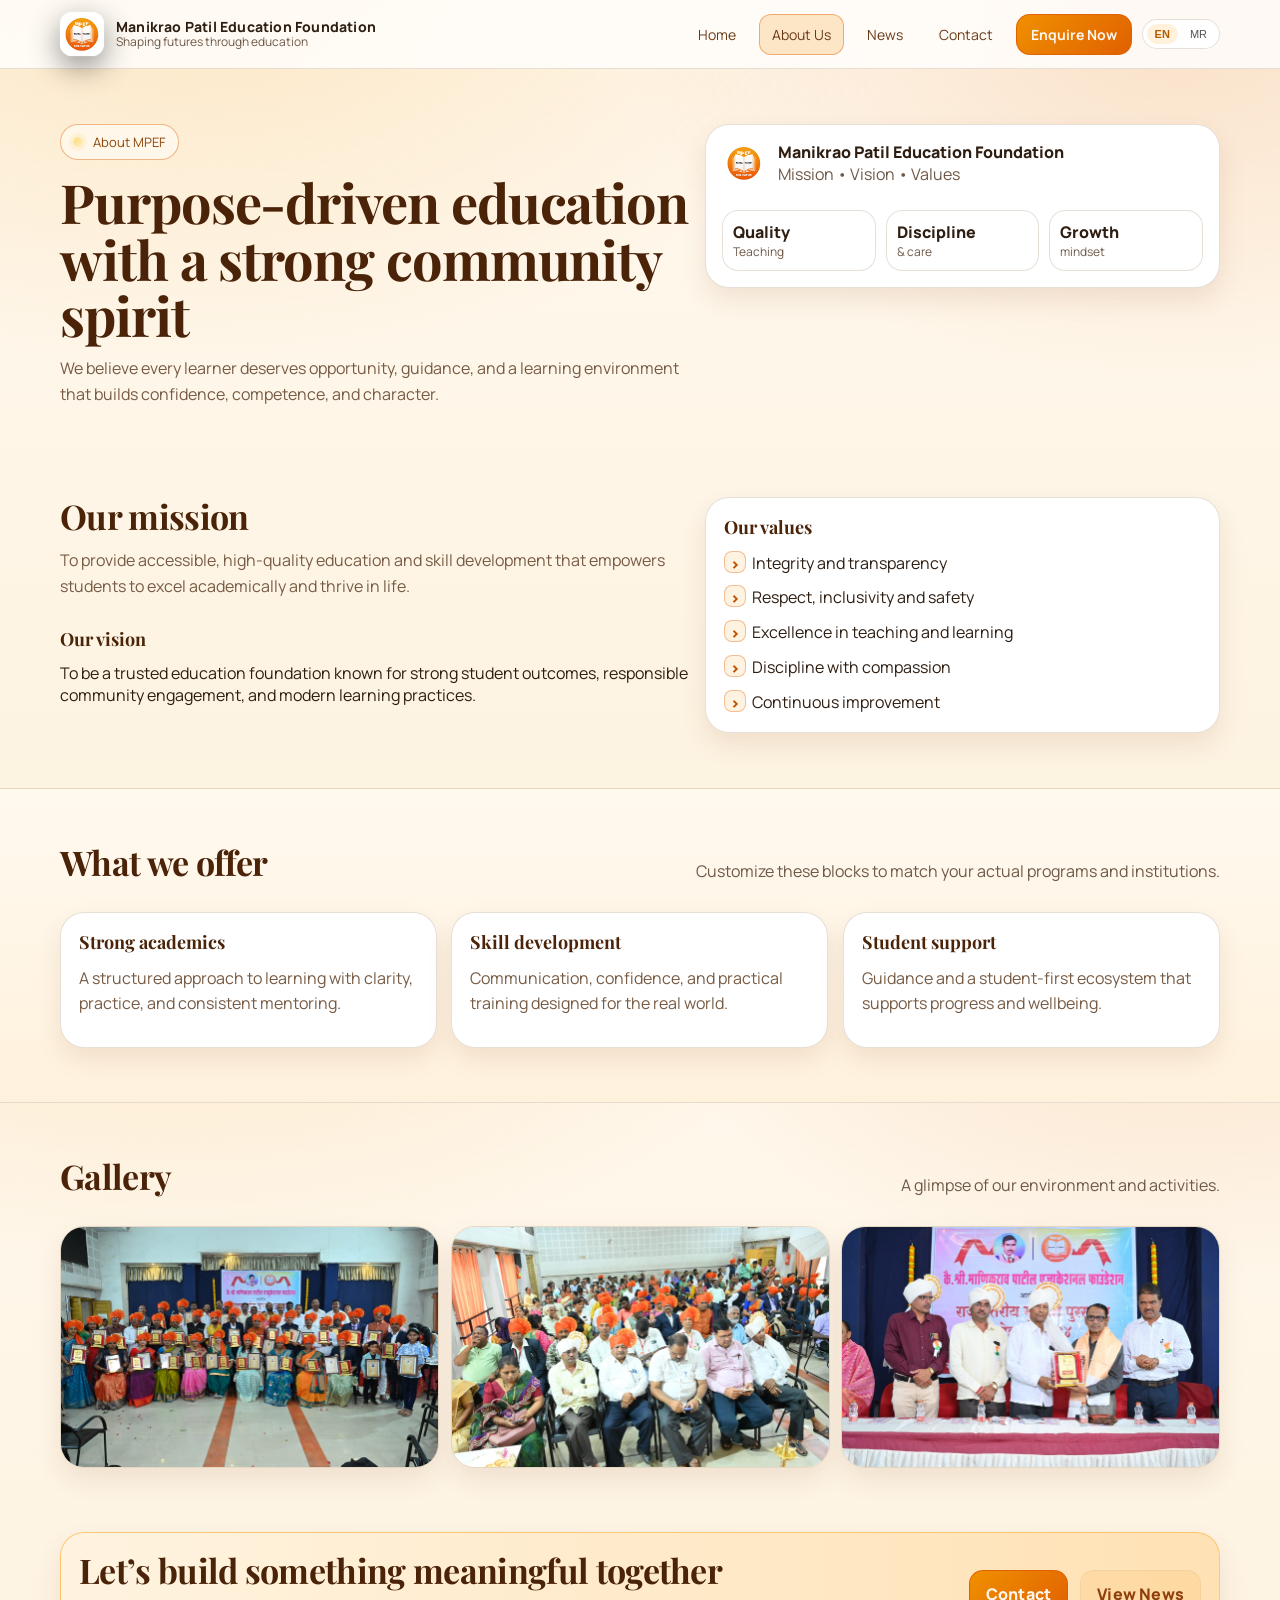
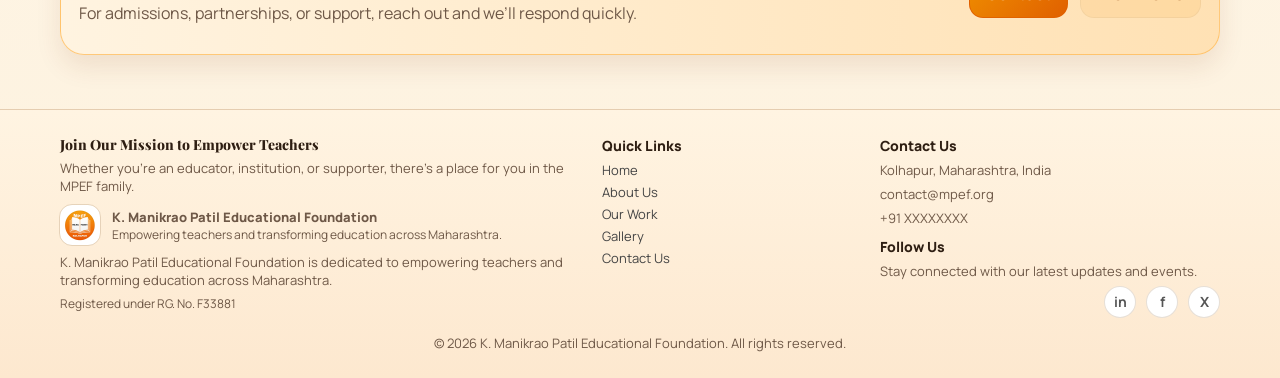
==== about.html @ 835666ed "Initial website version Co-authored-by: Cursor <cursoragent@cursor.com>" ====
<!doctype html>
<html lang="en">
  <head>
    <meta charset="UTF-8" />
    <meta name="viewport" content="width=device-width, initial-scale=1.0" />
    <meta
      name="description"
      content="About Manikrao Patil Education Foundation (MPEF) â€” our mission, vision, values, and commitment to students and community."
    />
    <title>About Us â€¢ Manikrao Patil Education Foundation (MPEF)</title>
    <link rel="preconnect" href="https://fonts.googleapis.com" />
    <link rel="preconnect" href="https://fonts.gstatic.com" crossorigin />
    <link
      href="https://fonts.googleapis.com/css2?family=Manrope:wght@400;500;600;700;800&family=Playfair+Display:wght@600;700;800&display=swap"
      rel="stylesheet"
    />
    <link rel="icon" href="images/logo.jpeg" />
    <link rel="stylesheet" href="assets/styles.css" />
  </head>
  <body>
    <a class="skip-link" href="#main" data-i18n data-en="Skip to content" data-mr="मुख्य मजकुराकडे जा"
      >Skip to content</a
    >

    <header class="site-header">
      <div class="container header-inner">
        <a class="brand" href="index.html" aria-label="MPEF Home">
          <img class="brand-logo" src="images/logo.jpeg" alt="MPEF Logo" />
          <div class="brand-text">
            <div
              class="brand-title"
              data-i18n
              data-en="Manikrao Patil Education Foundation"
              data-mr="माणिकराव पाटील एज्युकेशन फाउंडेशन"
            >
              Manikrao Patil Education Foundation
            </div>
            <div
              class="brand-subtitle"
              data-i18n
              data-en="Shaping futures through education"
              data-mr="शिक्षणातून भविष्य घडवतो"
            >
              Shaping futures through education
            </div>
          </div>
        </a>

        <button
          class="nav-toggle"
          type="button"
          data-nav-toggle
          data-i18n-aria-label
          data-en-aria-label="Open menu"
          data-mr-aria-label="à¤®à¥‡à¤¨à¥‚ à¤‰à¤˜à¤¡à¤¾"
          aria-label="Open menu"
        >
          <span></span><span></span><span></span>
        </button>

        <nav class="site-nav" data-nav>
          <a
            class="nav-link"
            href="index.html"
            data-i18n
            data-en="Home"
            data-mr="मुख्यपृष्ठ"
            >Home</a
          >
          <a
            class="nav-link is-active"
            href="about.html"
            data-i18n
            data-en="About Us"
            data-mr="आमच्याबद्दल"
            >About Us</a
          >
          <a
            class="nav-link"
            href="news.html"
            data-i18n
            data-en="News"
            data-mr="बातम्या"
            >News</a
          >
          <a
            class="nav-link"
            href="index.html#contact"
            data-i18n
            data-en="Contact"
            data-mr="संपर्क"
            >Contact</a
          >
          <a
            class="nav-cta"
            href="index.html#contact"
            data-i18n
            data-en="Enquire Now"
            data-mr="तुरंत चौकशी करा"
            >Enquire Now</a
          >
          <div class="lang-toggle" data-lang-toggle>
            <button type="button" data-lang-btn="en" class="is-active">EN</button>
            <button type="button" data-lang-btn="mr">MR</button>
          </div>
        </nav>
      </div>
    </header>

    <main id="main">
      <section class="page-hero">
        <div class="container page-hero-inner">
          <div>
            <p class="pill" data-i18n data-en="About MPEF" data-mr="MPEF विषयी">
              <span class="dot"></span>
              About MPEF
            </p>
            <h1
              data-i18n
              data-en="Purpose-driven education with a strong community spirit"
              data-mr="समाजभावनेने प्रेरित उद्दिष्टपूर्ण शिक्षण"
            >
              Purpose-driven education with a strong community spirit
            </h1>
            <p
              class="lead"
              data-i18n
              data-en="We believe every learner deserves opportunity, guidance, and a learning environment that builds confidence, competence, and character."
              data-mr="प्रत्येक विद्यार्थ्याला संधी, योग्य मार्गदर्शन आणि आत्मविश्वास, कौशल्य व चांगला स्वभाव घडवणारे शिकण्याचे वातावरण मिळाले पाहिजे, असा आमचा विश्वास आहे."
            >
              We believe every learner deserves opportunity, guidance, and a learning environment
              that builds confidence, competence, and character.
            </p>
          </div>
          <div class="page-hero-card">
            <div class="page-hero-card-top">
              <img src="images/logo.jpeg" alt="MPEF Logo" />
              <div>
                <div
                  class="kicker"
                  data-i18n
                  data-en="Manikrao Patil Education Foundation"
                  data-mr="माणिकराव पाटील एज्युकेशन फाउंडेशन"
                >
                  Manikrao Patil Education Foundation
                </div>
                <div
                  class="muted"
                  data-i18n
                  data-en="Mission • Vision • Values"
                  data-mr="ध्येय • दृष्टिकोन • मूल्ये"
                >
                  Mission • Vision • Values
                </div>
              </div>
            </div>
            <div class="divider"></div>
            <div class="kpi-row">
              <div class="mini-kpi">
                <div class="mini-kpi-value" data-i18n data-en="Quality" data-mr="गुणवत्ता">Quality</div>
                <div class="mini-kpi-label" data-i18n data-en="Teaching" data-mr="अध्यापन">Teaching</div>
              </div>
              <div class="mini-kpi">
                <div class="mini-kpi-value" data-i18n data-en="Discipline" data-mr="शिस्त">Discipline</div>
                <div class="mini-kpi-label" data-i18n data-en="& care" data-mr="आणि काळजी">& care</div>
              </div>
              <div class="mini-kpi">
                <div class="mini-kpi-value" data-i18n data-en="Growth" data-mr="विकास">Growth</div>
                <div class="mini-kpi-label" data-i18n data-en="mindset" data-mr="दृष्टिकोन">mindset</div>
              </div>
            </div>
          </div>
        </div>
      </section>

      <section class="section">
        <div class="container">
          <div class="split">
            <div>
              <h2 data-i18n data-en="Our mission" data-mr="आमचे ध्येय">Our mission</h2>
              <p
                class="lead"
                data-i18n
                data-en="To provide accessible, high-quality education and skill development that empowers students to excel academically and thrive in life."
                data-mr="विद्यार्थ्यांना शैक्षणिकदृष्ट्या उत्कृष्ट कामगिरी करता यावी आणि आयुष्यात प्रगती साधता यावी यासाठी सर्वांना उपलब्ध, उच्च दर्जाचे शिक्षण आणि कौशल्य विकास प्रदान करणे."
              >
                To provide accessible, high-quality education and skill development that empowers
                students to excel academically and thrive in life.
              </p>
              <div class="spacer-16"></div>
              <h3 data-i18n data-en="Our vision" data-mr="आमचा दृष्टिकोन">Our vision</h3>
              <p
                data-i18n
                data-en="To be a trusted education foundation known for strong student outcomes, responsible community engagement, and modern learning practices."
                data-mr="मजबूत विद्यार्थी घडवण्याच्या परिणामांसाठी, जबाबदार समुदाय सहभागासाठी आणि आधुनिक शैक्षणिक पद्धतींसाठी ओळखली जाणारी विश्वासार्ह शैक्षणिक संस्था बनणे."
              >
                To be a trusted education foundation known for strong student outcomes, responsible
                community engagement, and modern learning practices.
              </p>
            </div>

            <div class="card">
              <h3 data-i18n data-en="Our values" data-mr="आमची मूल्ये">Our values</h3>
              <ul class="checklist">
                <li
                  data-i18n
                  data-en="Integrity and transparency"
                  data-mr="प्रामाणिकपणा आणि पारदर्शकता"
                >
                  Integrity and transparency
                </li>
                <li
                  data-i18n
                  data-en="Respect, inclusivity and safety"
                  data-mr="सन्मान, सर्वसमावेशकता आणि सुरक्षितता"
                >
                  Respect, inclusivity and safety
                </li>
                <li
                  data-i18n
                  data-en="Excellence in teaching and learning"
                  data-mr="अध्यापन आणि अध्ययनातील उत्कृष्टता"
                >
                  Excellence in teaching and learning
                </li>
                <li
                  data-i18n
                  data-en="Discipline with compassion"
                  data-mr="समजुतीने राखलेली शिस्त"
                >
                  Discipline with compassion
                </li>
                <li
                  data-i18n
                  data-en="Continuous improvement"
                  data-mr="सतत प्रगतीची बांधिलकी"
                >
                  Continuous improvement
                </li>
              </ul>
            </div>
          </div>
        </div>
      </section>

      <section class="section section-alt">
        <div class="container">
          <div class="section-head">
            <h2 data-i18n data-en="What we offer" data-mr="आमच्या सुविधा">
              What we offer
            </h2>
            <p
              class="muted"
              data-i18n
              data-en="Customize these blocks to match your actual programs and institutions."
              data-mr="येथील माहिती तुमच्या प्रत्यक्ष कार्यक्रम आणि संस्थांच्या तपशीलांनुसार बदला."
            >
              Customize these blocks to match your actual programs and institutions.
            </p>
          </div>

          <div class="grid-3">
            <article class="card">
              <h3 data-i18n data-en="Strong academics" data-mr="भक्कम शैक्षणिक पाया">
                Strong academics
              </h3>
              <p
                data-i18n
                data-en="A structured approach to learning with clarity, practice, and consistent mentoring."
                data-mr="स्वच्छ समज, नियमित सराव आणि सातत्यपूर्ण मार्गदर्शनासह शिकण्याचा नियोजित दृष्टिकोन."
              >
                A structured approach to learning with clarity, practice, and consistent mentoring.
              </p>
            </article>
            <article class="card">
              <h3 data-i18n data-en="Skill development" data-mr="कौशल्य विकास">
                Skill development
              </h3>
              <p
                data-i18n
                data-en="Communication, confidence, and practical training designed for the real world."
                data-mr="संवादकौशल्य, आत्मविश्वास आणि प्रत्यक्ष जीवनातील परिस्थितींवर आधारित प्रशिक्षण."
              >
                Communication, confidence, and practical training designed for the real world.
              </p>
            </article>
            <article class="card">
              <h3 data-i18n data-en="Student support" data-mr="विद्यार्थी समर्थन">
                Student support
              </h3>
              <p
                data-i18n
                data-en="Guidance and a student-first ecosystem that supports progress and wellbeing."
                data-mr="मार्गदर्शन, समुपदेशन आणि विद्यार्थीप्रथम वातावरण जे प्रगती आणि सर्वांगीण कल्याणाला पाठबळ देते."
              >
                Guidance and a student-first ecosystem that supports progress and wellbeing.
              </p>
            </article>
          </div>
        </div>
      </section>

      <section class="section">
        <div class="container">
          <div class="section-head">
            <h2 data-i18n data-en="Gallery" data-mr="गॅलरी">Gallery</h2>
            <p
              class="muted"
              data-i18n
              data-en="A glimpse of our environment and activities."
              data-mr="आमच्या परिसर आणि उपक्रमांची एक झलक."
            >
              A glimpse of our environment and activities.
            </p>
          </div>

          <div class="gallery-grid">
            <figure class="gallery-item">
              <img src="images/1.jpeg" alt="MPEF photo 1" loading="lazy" />
            </figure>
            <figure class="gallery-item">
              <img src="images/2.jpeg" alt="MPEF photo 2" loading="lazy" />
            </figure>
            <figure class="gallery-item">
              <img src="images/3.jpeg" alt="MPEF photo 3" loading="lazy" />
            </figure>
          </div>
        </div>
      </section>

      <section class="section section-cta">
        <div class="container">
          <div class="cta">
            <div>
              <h2
                data-i18n
                data-en="Let’s build something meaningful together"
                data-mr="चला, एकत्र येऊन काहीतरी अर्थपूर्ण घडवूया"
              >
                Letâ€™s build something meaningful together
              </h2>
              <p
                class="muted"
                data-i18n
                data-en="For admissions, partnerships, or support, reach out and we’ll respond quickly."
                data-mr="प्रवेश, भागीदारी किंवा कोणत्याही सहकार्याबाबत आमच्याशी संपर्क साधा; आम्ही लवकरच प्रत्युत्तर देऊ."
              >
                For admissions, partnerships, or support, reach out and weâ€™ll respond quickly.
              </p>
            </div>
            <div class="cta-actions">
              <a
                class="btn btn-primary"
                href="index.html#contact"
                data-i18n
                data-en="Contact"
                data-mr="संपर्क"
                >Contact</a
              >
              <a
                class="btn btn-ghost"
                href="news.html"
                data-i18n
                data-en="View News"
                data-mr="बातम्या पहा"
                >View News</a
              >
            </div>
          </div>
        </div>
      </section>
    </main>

    <footer class="site-footer">
      <div class="container footer-inner">
        <div class="footer-mission">
          <h3
            class="footer-heading"
            data-i18n
            data-en="Join Our Mission to Empower Teachers"
            data-mr="शिक्षक सक्षमीकरणाच्या आमच्या ध्येयात सहभागी व्हा"
          >
            Join Our Mission to Empower Teachers
          </h3>
          <p
            class="footer-text"
            data-i18n
            data-en="Whether you're an educator, institution, or supporter, there's a place for you in the MPEF family."
            data-mr="तुम्ही शिक्षक, संस्था किंवा समर्थक असाल, MPEF परिवारात तुमच्यासाठी नक्की स्थान आहे."
          >
            Whether you're an educator, institution, or supporter, there's a place for you in the
            MPEF family.
          </p>
          <div class="footer-brand" style="margin-top: 10px">
            <img class="footer-logo" src="images/logo.jpeg" alt="MPEF Logo" />
            <div>
              <div
                class="footer-title"
                data-i18n
                data-en="K. Manikrao Patil Educational Foundation"
                data-mr="के. माणिकराव पाटील एज्युकेशनल फाउंडेशन"
              >
                K. Manikrao Patil Educational Foundation
              </div>
              <div
                class="footer-subtitle"
                data-i18n
                data-en="Empowering teachers and transforming education across Maharashtra."
                data-mr="शिक्षकांना सक्षम करून महाराष्ट्रभर शिक्षणात परिवर्तन घडवणे."
              >
                Empowering teachers and transforming education across Maharashtra.
              </div>
            </div>
          </div>
          <p
            class="footer-text"
            style="margin-top: 8px"
            data-i18n
            data-en="K. Manikrao Patil Educational Foundation is dedicated to empowering teachers and transforming education across Maharashtra."
            data-mr="के. माणिकराव पाटील एज्युकेशनल फाउंडेशन शिक्षकांना सक्षम करून महाराष्ट्रभर शिक्षणात परिवर्तन घडवण्यासाठी कटिबद्ध आहे."
          >
            K. Manikrao Patil Educational Foundation is dedicated to empowering teachers and
            transforming education across Maharashtra.
          </p>
          <p
            class="footer-reg"
            data-i18n
            data-en="Registered under RG. No. F33881"
            data-mr="नोंदणी क्रमांक: RG. No. F33881"
          >
            Registered under RG. No. F33881
          </p>
        </div>

        <div class="footer-links">
          <h4 class="footer-heading" data-i18n data-en="Quick Links" data-mr="त्वरित दुवे">Quick Links</h4>
          <ul class="footer-list">
            <li><a href="index.html" data-i18n data-en="Home" data-mr="मुख्यपृष्ठ">Home</a></li>
            <li><a href="about.html" data-i18n data-en="About Us" data-mr="आमच्याबद्दल">About Us</a></li>
            <li><a href="about.html#main" data-i18n data-en="Our Work" data-mr="आमचे कार्य">Our Work</a></li>
            <li><a href="gallery.html" data-i18n data-en="Gallery" data-mr="गॅलरी">Gallery</a></li>
            <li>
              <a href="index.html#contact" data-i18n data-en="Contact Us" data-mr="à¤†à¤®à¤šà¥à¤¯à¤¾à¤¶à¥€ à¤¸à¤‚à¤ªà¤°à¥à¤•">Contact Us</a>
            </li>
          </ul>
        </div>

        <div class="footer-contact">
          <h4 class="footer-heading" data-i18n data-en="Contact Us" data-mr="आमच्याशी संपर्क">Contact Us</h4>
          <p class="footer-text" data-i18n data-en="Kolhapur, Maharashtra, India" data-mr="कोल्हापूर, महाराष्ट्र, भारत">
            Kolhapur, Maharashtra, India
          </p>
          <p class="footer-text">contact@mpef.org</p>
          <p class="footer-text">+91 XXXXXXXX</p>
          <h4 class="footer-heading" style="margin-top: 10px" data-i18n data-en="Follow Us" data-mr="आम्हाला फॉलो करा"
            >Follow Us</h4
          >
          <p
            class="footer-text"
            data-i18n
            data-en="Stay connected with our latest updates and events."
            data-mr="आमच्या ताज्या अपडेट्स आणि कार्यक्रमांसोबत जोडलेले रहा."
          >
            Stay connected with our latest updates and events.
          </p>
          <div class="footer-social">
            <a href="#" aria-label="LinkedIn">in</a>
            <a href="#" aria-label="Facebook">f</a>
            <a href="#" aria-label="Twitter / X">X</a>
          </div>
        </div>
      </div>
      <div class="container footer-bottom">
        <span
          data-i18n
          data-en="© 2026 K. Manikrao Patil Educational Foundation. All rights reserved."
          data-mr="© 2026 के. माणिकराव पाटील एज्युकेशनल फाउंडेशन. सर्व हक्क राखीव."
          >© 2026 K. Manikrao Patil Educational Foundation. All rights reserved.</span
        >
      </div>
    </footer>

    <script src="assets/main.js"></script>
  </body>
</html>
---- assets/styles.css ----
:root {
  --bg: #fff7ec;
  --bg2: #ffffff;
  --card: #ffffff;
  --card2: #fff3e0;
  --text: #222222;
  --muted: #6b6b6b;
  --faint: rgba(0, 0, 0, 0.04);
  --stroke: rgba(0, 0, 0, 0.08);
  --shadow: 0 18px 40px rgba(15, 23, 42, 0.12);
  --shadow2: 0 12px 26px rgba(15, 23, 42, 0.1);
  --radius: 18px;
  --radius2: 24px;
  --accent: #ff9800;
  --accent2: #ffb74d;
  --accent3: #ffe0b2;
  --warn: #ffe082;
  --max: 1160px;
}

* {
  box-sizing: border-box;
}

html,
body {
  height: 100%;
}

body {
  margin: 0;
  font-family: ui-sans-serif, system-ui, -apple-system, Segoe UI, Roboto, Helvetica, Arial,
    "Apple Color Emoji", "Segoe UI Emoji";
  color: var(--text);
  background: radial-gradient(1200px 700px at 20% 0%, rgba(255, 183, 77, 0.28), transparent 60%),
    radial-gradient(900px 600px at 80% 5%, rgba(255, 224, 178, 0.6), transparent 60%),
    linear-gradient(180deg, var(--bg), var(--bg2));
  overflow-x: hidden;
}

img {
  max-width: 100%;
  display: block;
}

a {
  color: inherit;
  text-decoration: none;
}

.container {
  width: min(var(--max), calc(100% - 40px));
  margin-inline: auto;
}

.skip-link {
  position: absolute;
  left: -999px;
  top: 12px;
  background: #fff;
  color: #111;
  padding: 10px 12px;
  border-radius: 10px;
  z-index: 9999;
}
.skip-link:focus {
  left: 12px;
}

.muted {
  color: var(--muted);
}
.tiny {
  font-size: 12px;
  line-height: 1.4;
}

.spacer-12 {
  height: 12px;
}
.spacer-16 {
  height: 16px;
}

/* Header */
.site-header {
  position: sticky;
  top: 0;
  z-index: 50;
  background: #ffffff;
  backdrop-filter: blur(10px);
  border-bottom: 1px solid var(--stroke);
}

.header-inner {
  display: flex;
  align-items: center;
  justify-content: space-between;
  padding: 12px 0;
  gap: 14px;
}

.brand {
  display: flex;
  align-items: center;
  gap: 12px;
  min-width: 240px;
}

.brand-logo {
  width: 44px;
  height: 44px;
  border-radius: 12px;
  object-fit: cover;
  box-shadow: 0 10px 30px rgba(0, 0, 0, 0.45);
  outline: 1px solid rgba(255, 255, 255, 0.12);
}

.brand-title {
  font-weight: 760;
  letter-spacing: 0.2px;
  font-size: 14px;
  line-height: 1.15;
}

.brand-subtitle {
  color: var(--muted);
  font-size: 12px;
  line-height: 1.2;
}

.site-nav {
  display: flex;
  align-items: center;
  gap: 10px;
}

.nav-link {
  font-size: 14px;
  padding: 10px 12px;
  border-radius: 12px;
  color: #444444;
  border: 1px solid transparent;
}
.nav-link:hover {
  background: rgba(255, 152, 0, 0.08);
  border-color: rgba(255, 152, 0, 0.16);
}
.nav-link.is-active {
  background: rgba(255, 152, 0, 0.13);
  border-color: rgba(255, 152, 0, 0.45);
}

.nav-cta {
  padding: 10px 14px;
  border-radius: 14px;
  font-size: 14px;
  font-weight: 700;
  border: 1px solid rgba(255, 167, 38, 0.75);
  background: linear-gradient(180deg, rgba(255, 183, 77, 0.9), rgba(255, 138, 0, 0.96));
  color: #301400;
}
.nav-cta:hover {
  border-color: rgba(255, 255, 255, 0.92);
}

.lang-toggle {
  display: inline-flex;
  align-items: center;
  gap: 4px;
  padding: 4px;
  border-radius: 999px;
  border: 1px solid var(--stroke);
  background: #ffffff;
}
.lang-toggle button {
  border: none;
  background: transparent;
  padding: 4px 8px;
  border-radius: 999px;
  font-size: 11px;
  cursor: pointer;
  color: #555555;
}
.lang-toggle button.is-active {
  background: rgba(255, 183, 77, 0.2);
  color: #b25b00;
  font-weight: 700;
}

.nav-toggle {
  display: none;
  width: 44px;
  height: 44px;
  border-radius: 14px;
  border: 1px solid var(--stroke);
  background: #ffffff;
  cursor: pointer;
  position: relative;
}
.nav-toggle span {
  position: absolute;
  left: 12px;
  right: 12px;
  height: 2px;
  background: #555555;
  border-radius: 2px;
}
.nav-toggle span:nth-child(1) {
  top: 14px;
}
.nav-toggle span:nth-child(2) {
  top: 21px;
}
.nav-toggle span:nth-child(3) {
  top: 28px;
}

/* Hero */
.hero {
  position: relative;
  padding: 64px 0 28px;
}

.hero-bg {
  position: absolute;
  inset: 0;
  pointer-events: none;
  overflow: hidden;
}

.hero-orb {
  position: absolute;
  width: 520px;
  height: 520px;
  border-radius: 999px;
  filter: blur(60px);
  opacity: 0.55;
}
.orb-1 {
  left: -160px;
  top: -220px;
  background: radial-gradient(circle at 30% 30%, rgba(255, 183, 77, 0.95), transparent 65%);
}
.orb-2 {
  right: -240px;
  top: -200px;
  background: radial-gradient(circle at 30% 30%, rgba(255, 152, 0, 0.9), transparent 65%);
}
.orb-3 {
  right: 120px;
  bottom: -320px;
  background: radial-gradient(circle at 30% 30%, rgba(255, 111, 0, 0.8), transparent 70%);
}

.hero-inner {
  display: grid;
  grid-template-columns: 1.1fr 0.9fr;
  gap: 36px;
  align-items: center;
}

h1,
h2,
h3 {
  margin: 0 0 12px;
}
h1 {
  font-size: clamp(34px, 5vw, 54px);
  line-height: 1.05;
  letter-spacing: -0.02em;
}
h2 {
  font-size: clamp(24px, 3vw, 34px);
  line-height: 1.15;
  letter-spacing: -0.02em;
}
h3 {
  font-size: 18px;
  line-height: 1.25;
}

p {
  margin: 0 0 12px;
}

.lead {
  font-size: 16px;
  line-height: 1.6;
  color: #555555;
}

.pill {
  display: inline-flex;
  align-items: center;
  gap: 10px;
  padding: 8px 12px;
  border-radius: 999px;
  border: 1px solid rgba(255, 183, 77, 0.45);
  background: rgba(255, 243, 224, 0.9);
  font-size: 13px;
  color: #5a3a12;
  margin-bottom: 14px;
}
.pill .dot {
  width: 10px;
  height: 10px;
  border-radius: 50%;
  background: radial-gradient(circle at 30% 30%, var(--warn), rgba(255, 204, 102, 0.2));
  box-shadow: 0 0 0 4px rgba(255, 204, 102, 0.16);
}

.text-gradient {
  background: linear-gradient(90deg, var(--accent), var(--accent2), var(--accent3));
  -webkit-background-clip: text;
  background-clip: text;
  color: transparent;
}

.hero-actions {
  display: flex;
  gap: 12px;
  flex-wrap: wrap;
  margin: 18px 0 18px;
}

.btn {
  display: inline-flex;
  align-items: center;
  justify-content: center;
  gap: 10px;
  padding: 12px 16px;
  border-radius: 14px;
  font-weight: 800;
  letter-spacing: 0.2px;
  border: 1px solid rgba(0, 0, 0, 0.04);
  cursor: pointer;
  transition: transform 120ms ease, background 160ms ease, border-color 160ms ease;
  user-select: none;
}
.btn:hover {
  transform: translateY(-1px);
}
.btn:active {
  transform: translateY(0px);
}

.btn-primary {
  border-color: rgba(255, 167, 38, 0.9);
  background: linear-gradient(180deg, rgba(255, 183, 77, 0.98), rgba(255, 138, 0, 0.96));
  color: #301400;
}
.btn-primary:hover {
  border-color: rgba(255, 255, 255, 0.9);
}
.btn-ghost {
  background: rgba(255, 152, 0, 0.08);
}
.btn-dark {
  background: #ff9800;
  color: #301400;
}

.hero-stats {
  display: grid;
  grid-template-columns: repeat(3, minmax(0, 1fr));
  gap: 12px;
}
.stat {
  padding: 14px 14px;
  border-radius: 16px;
  background: var(--card);
  border: 1px solid var(--stroke);
  box-shadow: var(--shadow2);
}
.stat-value {
  font-weight: 860;
  font-size: 14px;
}
.stat-label {
  color: var(--muted);
  font-size: 12px;
  margin-top: 2px;
}

.hero-media {
  position: relative;
}

.hero-slider {
  position: relative;
  border-radius: var(--radius2);
  overflow: hidden;
  background: #ffffff;
  border: 1px solid var(--stroke);
  box-shadow: var(--shadow);
  height: 360px;
}
.hero-slide {
  position: absolute;
  inset: 0;
  opacity: 0;
  transition: opacity 450ms ease;
}
.hero-slide img {
  width: 100%;
  height: 100%;
  object-fit: cover;
}
.hero-slide.is-active {
  opacity: 1;
}
.hero-dots {
  position: absolute;
  left: 50%;
  bottom: 14px;
  transform: translateX(-50%);
  display: flex;
  gap: 8px;
}
.hero-dot {
  width: 9px;
  height: 9px;
  border-radius: 999px;
  border: 1px solid rgba(255, 255, 255, 0.8);
  background: rgba(0, 0, 0, 0.35);
  cursor: pointer;
  transition: background 180ms ease, width 180ms ease, opacity 180ms ease;
  opacity: 0.7;
}
.hero-dot.is-active {
  width: 22px;
  background: linear-gradient(90deg, rgba(255, 183, 77, 0.96), rgba(255, 138, 0, 0.96));
  opacity: 1;
}

.media-badge {
  position: relative;
  margin-top: 10px;
  padding: 12px 14px;
  border-radius: 18px;
  background: #ffffff;
  border: 1px solid var(--stroke);
  box-shadow: var(--shadow2);
}
.media-badge-title {
  font-weight: 900;
  letter-spacing: 0.4px;
}
.media-badge-subtitle {
  font-size: 12px;
  color: var(--muted);
}

/* Sections */
.section {
  padding: 54px 0;
}
#contact {
  /* So anchored scrolling (e.g. Contact link) leaves space for the fixed header */
  scroll-margin-top: 130px;
}
.section-alt {
  background: #fffaf2;
  border-top: 1px solid var(--stroke);
  border-bottom: 1px solid var(--stroke);
}

.section-head {
  display: flex;
  justify-content: space-between;
  align-items: flex-end;
  gap: 14px;
  margin-bottom: 18px;
}
.section-head p {
  max-width: 62ch;
}

.grid-3 {
  display: grid;
  grid-template-columns: repeat(3, minmax(0, 1fr));
  gap: 14px;
}

.card {
  background: var(--card);
  border: 1px solid var(--stroke);
  border-radius: var(--radius2);
  padding: 18px;
  box-shadow: var(--shadow2);
}
.card p {
  color: #555555;
  line-height: 1.6;
}
.card-icon {
  width: 44px;
  height: 44px;
  border-radius: 14px;
  display: grid;
  place-items: center;
  background: linear-gradient(180deg, rgba(255, 183, 77, 0.85), rgba(255, 138, 0, 0.9));
  border: 1px solid rgba(255, 255, 255, 0.12);
  margin-bottom: 12px;
}

.split {
  display: grid;
  grid-template-columns: 1.1fr 0.9fr;
  gap: 16px;
  align-items: start;
}

.checklist {
  list-style: none;
  padding: 0;
  margin: 0;
  display: grid;
  gap: 10px;
}
.checklist li {
  position: relative;
  padding-left: 28px;
  color: var(--text);
  line-height: 1.55;
}
.checklist li::before {
  content: "✓";
  position: absolute;
  left: 0;
  top: 0;
  width: 20px;
  height: 20px;
  border-radius: 8px;
  display: grid;
  place-items: center;
  background: rgba(255, 183, 77, 0.16);
  border: 1px solid rgba(255, 152, 0, 0.55);
  color: #b25b00;
  font-weight: 900;
}

.callout {
  background: linear-gradient(180deg, rgba(255, 183, 77, 0.18), rgba(255, 255, 255, 0.05));
  border: 1px solid rgba(255, 183, 77, 0.45);
  border-radius: var(--radius2);
  padding: 18px;
  box-shadow: var(--shadow2);
}
.callout-mini {
  margin-top: 14px;
  display: grid;
  grid-template-columns: repeat(3, minmax(0, 1fr));
  gap: 10px;
}

.mini-kpi {
  padding: 10px 10px;
  border-radius: 16px;
  background: var(--card);
  border: 1px solid var(--stroke);
}
.mini-kpi-value {
  font-weight: 900;
}
.mini-kpi-label {
  font-size: 12px;
  color: var(--muted);
}

/* Contact */
.contact-grid {
  display: grid;
  grid-template-columns: 0.9fr 1.1fr;
  gap: 14px;
  align-items: stretch;
}
.contact-grid > .card,
.contact-grid > .form {
  height: 100%;
  display: flex;
  flex-direction: column;
}
.contact-lines {
  display: grid;
  gap: 10px;
  margin-top: 12px;
}
.contact-line {
  display: flex;
  justify-content: space-between;
  gap: 14px;
  padding: 10px 12px;
  border-radius: 14px;
  background: #ffffff;
  border: 1px solid var(--stroke);
}
.contact-key {
  color: var(--text);
  font-weight: 750;
}
.contact-val {
  color: var(--muted);
  text-align: right;
}

.form label {
  display: grid;
  gap: 6px;
  margin-top: 10px;
}
.form span {
  font-size: 12px;
  color: var(--muted);
}
input,
textarea {
  background: #ffffff;
  border: 1px solid var(--stroke);
  border-radius: 14px;
  padding: 12px 12px;
  color: var(--text);
  outline: none;
}
input:focus,
textarea:focus {
  border-color: rgba(25, 211, 255, 0.45);
  box-shadow: 0 0 0 4px rgba(25, 211, 255, 0.12);
}

.form-row {
  display: grid;
  grid-template-columns: 1fr 1fr;
  gap: 10px;
}
.form .tiny {
  margin-top: 10px;
  display: block;
}
.form button.btn-primary {
  margin-top: 10px;
}

/* Footer */
.site-footer {
  padding: 26px 0;
  border-top: 1px solid var(--stroke);
  background: #fff3e0;
}
.footer-inner {
  display: grid;
  grid-template-columns: 1.4fr 0.7fr 0.9fr;
  gap: 14px;
  align-items: flex-start;
}
.footer-brand {
  display: flex;
  align-items: center;
  gap: 12px;
}
.footer-logo {
  width: 40px;
  height: 40px;
  border-radius: 12px;
  object-fit: cover;
  outline: 1px solid var(--stroke);
}
.footer-title {
  font-weight: 900;
}
.footer-subtitle {
  color: var(--muted);
  font-size: 12px;
}
.footer-mission {
  font-size: 13px;
  color: var(--muted);
}
.footer-heading {
  font-size: 14px;
  font-weight: 800;
  color: var(--text);
  margin: 0 0 6px;
}
.footer-text {
  margin: 0 0 6px;
}
.footer-reg {
  font-size: 12px;
  color: var(--muted);
}
.footer-contact {
  font-size: 13px;
  color: var(--muted);
}
.footer-contact-title {
  font-weight: 700;
  color: var(--text);
  margin-bottom: 6px;
}
.footer-contact-line {
  margin-bottom: 4px;
}
.footer-contact-label {
  font-weight: 600;
  color: var(--text);
}
.footer-contact-value {
  margin-left: 4px;
}
.footer-links {
  font-size: 13px;
}
.footer-list {
  list-style: none;
  padding: 0;
  margin: 4px 0 0;
  display: grid;
  gap: 4px;
}
.footer-list a {
  color: #444444;
}
.footer-list a:hover {
  color: #b25b00;
}
.footer-social {
  display: flex;
  gap: 10px;
  justify-content: flex-end;
}
.footer-social a {
  width: 32px;
  height: 32px;
  border-radius: 999px;
  display: inline-flex;
  align-items: center;
  justify-content: center;
  background: #ffffff;
  border: 1px solid var(--stroke);
  color: #555555;
  font-size: 14px;
  font-weight: 700;
}
.footer-social a:hover {
  background: #ff9800;
  color: #301400;
  border-color: rgba(255, 152, 0, 0.8);
}
.footer-bottom {
  margin-top: 10px;
  font-size: 13px;
  color: var(--muted);
  text-align: center;
}

/* Page hero (About/News) */
.page-hero {
  padding: 46px 0 24px;
  position: relative;
}
.page-hero--news {
  background: radial-gradient(900px 600px at 30% 0%, rgba(255, 204, 102, 0.14), transparent 55%);
}
.page-hero-inner {
  display: grid;
  grid-template-columns: 1.1fr 0.9fr;
  gap: 16px;
  align-items: start;
}
.page-hero-card {
  border-radius: var(--radius2);
  padding: 16px;
  background: var(--card);
  border: 1px solid var(--stroke);
  box-shadow: var(--shadow2);
}
.page-hero-card-top {
  display: flex;
  gap: 12px;
  align-items: center;
}
.page-hero-card-top img {
  width: 44px;
  height: 44px;
  border-radius: 14px;
  object-fit: cover;
  outline: 1px solid rgba(255, 255, 255, 0.12);
}
.kicker {
  font-weight: 900;
}
.divider {
  height: 1px;
  background: rgba(255, 255, 255, 0.12);
  margin: 12px 0;
}
.kpi-row {
  display: grid;
  grid-template-columns: repeat(3, minmax(0, 1fr));
  gap: 10px;
}

/* Gallery */
.gallery-grid {
  display: grid;
  grid-template-columns: repeat(3, minmax(0, 1fr));
  gap: 12px;
}
.gallery-item {
  margin: 0;
  border-radius: var(--radius2);
  overflow: hidden;
  border: 1px solid var(--stroke);
  box-shadow: var(--shadow2);
}
.gallery-item img {
  width: 100%;
  height: 240px;
  object-fit: cover;
}

/* CTA */
.section-cta {
  padding-top: 10px;
}
.cta {
  display: flex;
  align-items: center;
  justify-content: space-between;
  gap: 16px;
  padding: 18px;
  border-radius: var(--radius2);
  background: linear-gradient(90deg, rgba(255, 243, 224, 0.96), rgba(255, 224, 178, 0.96));
  border: 1px solid rgba(255, 183, 77, 0.7);
  box-shadow: var(--shadow2);
}
.cta-actions {
  display: flex;
  gap: 12px;
  flex-wrap: wrap;
}

/* News grid + lightbox */
.news-grid {
  display: grid;
  grid-template-columns: repeat(4, minmax(0, 1fr));
  gap: 12px;
}
.news-item {
  margin: 0;
  border-radius: var(--radius2);
  overflow: hidden;
  border: 1px solid var(--stroke);
  background: var(--card);
  box-shadow: var(--shadow2);
  cursor: pointer;
  transition: transform 140ms ease, border-color 160ms ease;
}
.news-item:hover {
  transform: translateY(-2px);
  border-color: rgba(255, 152, 0, 0.7);
}
.news-item img {
  width: 100%;
  height: 220px;
  object-fit: cover;
}
.news-item figcaption {
  padding: 10px 12px;
  font-size: 13px;
  color: #444444;
  border-top: 1px solid var(--stroke);
}

.lightbox {
  position: fixed;
  inset: 0;
  display: none;
  place-items: center;
  padding: 20px;
  background: rgba(0, 0, 0, 0.75);
  z-index: 80;
}
.lightbox.is-open {
  display: grid;
}
.lightbox-img {
  max-width: min(980px, 96vw);
  max-height: 78vh;
  border-radius: 18px;
  border: 1px solid rgba(255, 255, 255, 0.16);
  box-shadow: var(--shadow);
  background: rgba(255, 255, 255, 0.05);
}
.lightbox-caption {
  margin-top: 12px;
  color: #f5f5f5;
  font-size: 14px;
  text-align: center;
}
.lightbox-close {
  position: fixed;
  top: 14px;
  right: 14px;
  width: 44px;
  height: 44px;
  border-radius: 14px;
  border: 1px solid rgba(255, 255, 255, 0.14);
  background: rgba(255, 255, 255, 0.08);
  color: #fff;
  font-weight: 900;
  cursor: pointer;
}

.lightbox-nav {
  position: fixed;
  top: 50%;
  transform: translateY(-50%);
  width: 46px;
  height: 46px;
  border-radius: 14px;
  border: 1px solid rgba(255, 255, 255, 0.22);
  background: rgba(255, 255, 255, 0.12);
  color: #ffffff;
  font-size: 24px;
  line-height: 1;
  font-weight: 700;
  cursor: pointer;
  z-index: 81;
}

.lightbox-prev {
  left: 14px;
}

.lightbox-next {
  right: 14px;
}

.lightbox-nav:hover {
  background: rgba(255, 255, 255, 0.24);
}

/* Toast */
.toast {
  position: fixed;
  left: 50%;
  bottom: 18px;
  transform: translateX(-50%) translateY(16px);
  opacity: 0;
  max-width: min(720px, calc(100% - 24px));
  padding: 12px 14px;
  border-radius: 16px;
  background: #ffffff;
  border: 1px solid var(--stroke);
  box-shadow: var(--shadow2);
  color: #333333;
  font-size: 14px;
  line-height: 1.4;
  transition: opacity 200ms ease, transform 220ms ease;
  z-index: 90;
}
.toast.is-on {
  opacity: 1;
  transform: translateX(-50%) translateY(0);
}

/* Responsive */
@media (max-width: 980px) {
  .hero-inner,
  .split,
  .page-hero-inner,
  .contact-grid {
    grid-template-columns: 1fr;
  }
  .hero {
    padding-top: 36px;
  }
  .footer-inner {
    grid-template-columns: 1fr;
    justify-items: start;
  }
  .footer-meta {
    justify-self: start;
  }
  .news-grid {
    grid-template-columns: repeat(2, minmax(0, 1fr));
  }
}

@media (max-width: 820px) {
  .nav-toggle {
    display: inline-flex;
    align-items: center;
    justify-content: center;
  }
  .site-nav {
    position: fixed;
    left: 18px;
    right: 18px;
    top: 74px;
    background: #ffffff;
    border: 1px solid var(--stroke);
    border-radius: 18px;
    padding: 10px;
    display: none;
    flex-direction: column;
    align-items: stretch;
    box-shadow: var(--shadow);
  }
  .site-nav.is-open {
    display: flex;
  }
  .nav-link,
  .nav-cta {
    width: 100%;
  }
  .grid-3 {
    grid-template-columns: 1fr;
  }
  .gallery-grid {
    grid-template-columns: 1fr;
  }
  .form-row {
    grid-template-columns: 1fr;
  }
  .hero-stats {
    grid-template-columns: 1fr;
  }
  .media-grid {
    grid-template-columns: 1fr;
    grid-template-rows: auto;
  }
  .media-card--large {
    grid-row: auto;
  }
  .news-grid {
    grid-template-columns: 1fr;
  }
  .lightbox-nav {
    width: 40px;
    height: 40px;
    font-size: 21px;
  }
}

/* =========================
   Premium Visual Refresh
   ========================= */
:root {
  --bg: #fff9ef;
  --bg2: #fdf2df;
  --card: #ffffff;
  --card2: #fff5e8;
  --text: #2e1e12;
  --muted: #6e5847;
  --faint: rgba(78, 35, 8, 0.06);
  --stroke: rgba(108, 61, 16, 0.16);
  --shadow: 0 22px 48px rgba(117, 53, 6, 0.16);
  --shadow2: 0 12px 26px rgba(117, 53, 6, 0.1);
  --accent: #f09000;
  --accent2: #e06000;
  --accent3: #ffb44c;
}

body {
  font-family: "Manrope", "Segoe UI", sans-serif;
  background: radial-gradient(1200px 700px at 14% -8%, rgba(240, 144, 0, 0.2), transparent 62%),
    radial-gradient(960px 620px at 92% 2%, rgba(224, 96, 0, 0.16), transparent 58%),
    linear-gradient(180deg, var(--bg), var(--bg2));
  position: relative;
  padding-top: 78px;
}

body::before {
  content: "";
  position: fixed;
  inset: 0;
  pointer-events: none;
  background-image: radial-gradient(rgba(133, 64, 10, 0.08) 0.65px, transparent 0.65px);
  background-size: 24px 24px;
  opacity: 0.3;
  z-index: -1;
}

h1,
h2,
h3 {
  font-family: "Playfair Display", Georgia, serif;
  color: #4a2308;
}

.lead,
.card p,
.contact-val {
  color: #775a43;
}

.site-header {
  position: fixed;
  top: 0;
  left: 0;
  right: 0;
  z-index: 120;
  background: rgba(255, 255, 255, 0.78);
  backdrop-filter: blur(14px);
  transition: box-shadow 220ms ease, background 220ms ease, border-color 220ms ease;
}

.site-header.is-scrolled {
  background: rgba(255, 255, 255, 0.9);
  box-shadow: 0 10px 28px rgba(117, 53, 6, 0.14);
  border-bottom-color: rgba(108, 61, 16, 0.2);
}

.nav-link {
  color: #6a3a17;
  transition: background 180ms ease, color 180ms ease, transform 180ms ease, border-color 180ms ease;
}

.nav-link:hover {
  background: rgba(240, 144, 0, 0.12);
  border-color: rgba(224, 96, 0, 0.34);
  transform: translateY(-1px);
}

.nav-link.is-active {
  background: rgba(240, 144, 0, 0.2);
  border-color: rgba(224, 96, 0, 0.44);
}

.nav-cta,
.btn-primary {
  border-color: rgba(224, 96, 0, 0.9);
  background: linear-gradient(135deg, #f09000, #e06000);
  color: #fff7ef;
}

.btn-ghost {
  background: rgba(240, 144, 0, 0.1);
  color: #8d3f0c;
}

.btn-dark {
  background: #e06000;
  color: #ffffff;
  border-color: rgba(224, 96, 0, 0.9);
}

.btn:hover,
.nav-cta:hover {
  transform: translateY(-2px);
  box-shadow: 0 10px 24px rgba(117, 53, 6, 0.2);
}

.hero {
  padding: 72px 0 36px;
}

.hero-orb {
  opacity: 0.48;
  animation: floatOrb 12s ease-in-out infinite;
}

.orb-2 {
  animation-delay: -3s;
}

.orb-3 {
  animation-delay: -6s;
}

.pill {
  border: 1px solid rgba(224, 96, 0, 0.44);
  background: rgba(255, 248, 235, 0.95);
  color: #8d460a;
}

.text-gradient {
  background: linear-gradient(90deg, #d35c00, #f09000, #ffb44c);
  -webkit-background-clip: text;
  background-clip: text;
}

.card,
.stat,
.news-item {
  transition: transform 180ms ease, box-shadow 240ms ease, border-color 180ms ease;
}

.card:hover,
.stat:hover,
.news-item:hover {
  transform: translateY(-4px);
  box-shadow: var(--shadow);
  border-color: rgba(224, 96, 0, 0.28);
}

.checklist li::before {
  content: ">";
  background: rgba(240, 144, 0, 0.12);
  border: 1px solid rgba(224, 96, 0, 0.36);
  color: #bf4f00;
}

.callout {
  background: linear-gradient(180deg, rgba(240, 144, 0, 0.1), rgba(255, 255, 255, 0.94));
  border: 1px solid rgba(224, 96, 0, 0.24);
}

input:focus,
textarea:focus {
  border-color: rgba(224, 96, 0, 0.52);
  box-shadow: 0 0 0 4px rgba(240, 144, 0, 0.16);
}

.section-alt {
  background: linear-gradient(180deg, #fff9ef, #fff2dd);
}

.site-footer {
  background: linear-gradient(180deg, #fff4e2, #fde8cf);
}

.footer-list a:hover {
  color: #c25200;
}

.footer-social a:hover {
  background: #e06000;
  color: #ffffff;
  border-color: rgba(224, 96, 0, 0.85);
}

.site-nav {
  z-index: 130;
}

@media (max-width: 820px) {
  .site-nav {
    top: 86px;
  }
}

.reveal {
  opacity: 0;
  transform: translateY(22px);
  transition: opacity 700ms ease, transform 700ms cubic-bezier(0.22, 1, 0.36, 1);
  will-change: opacity, transform;
}

.reveal.is-visible {
  opacity: 1;
  transform: translateY(0);
}

@keyframes floatOrb {
  0%,
  100% {
    transform: translateY(0) translateX(0);
  }
  50% {
    transform: translateY(-16px) translateX(10px);
  }
}

@media (prefers-reduced-motion: reduce) {
  * {
    animation-duration: 1ms !important;
    animation-iteration-count: 1 !important;
    transition-duration: 1ms !important;
    scroll-behavior: auto !important;
  }
  .reveal {
    opacity: 1;
    transform: none;
  }
}

/* =========================
   Extra Motion Enhancements
   ========================= */
.hero-slider {
  transform: translate3d(var(--parallax-x, 0px), var(--parallax-y, 0px), 0);
  transition: transform 260ms ease;
}

.hero-slide img {
  transform: scale(1.02);
}

.hero-slide.is-active img {
  animation: kenBurns 7s ease-out both;
}

.media-badge {
  animation: badgeFloat 5.8s ease-in-out infinite;
}

.nav-cta,
.btn-primary {
  position: relative;
  overflow: hidden;
}

.btn-primary::after,
.nav-cta::after {
  content: "";
  position: absolute;
  top: 0;
  left: -130%;
  width: 120%;
  height: 100%;
  background: linear-gradient(100deg, transparent, rgba(255, 255, 255, 0.28), transparent);
  transform: skewX(-20deg);
  transition: left 650ms ease;
}

.btn-primary:hover::after,
.nav-cta:hover::after {
  left: 130%;
}

@keyframes kenBurns {
  0% {
    transform: scale(1.06);
  }
  100% {
    transform: scale(1.01);
  }
}

@keyframes badgeFloat {
  0%,
  100% {
    transform: translateY(0);
  }
  50% {
    transform: translateY(-6px);
  }
}

@media (prefers-reduced-motion: reduce) {
  .hero-slider,
  .media-badge,
  .hero-slide.is-active img {
    animation: none !important;
    transform: none !important;
  }
}

.enquiry-popup {
  position: fixed;
  inset: 0;
  background: rgba(20, 10, 4, 0.45);
  display: grid;
  place-items: center;
  padding: 18px;
  z-index: 220;
  opacity: 0;
  pointer-events: none;
  transition: opacity 180ms ease;
}

.enquiry-popup.is-open {
  opacity: 1;
  pointer-events: auto;
}

.enquiry-popup-card {
  width: min(460px, 96vw);
  background: #ffffff;
  border: 1px solid rgba(224, 96, 0, 0.28);
  box-shadow: 0 20px 46px rgba(117, 53, 6, 0.24);
  border-radius: 20px;
  padding: 22px 20px;
  text-align: center;
  transform: translateY(12px) scale(0.98);
  transition: transform 220ms ease;
}

.enquiry-popup.is-open .enquiry-popup-card {
  transform: translateY(0) scale(1);
}

.enquiry-popup-title {
  margin: 0 0 8px;
}

.enquiry-popup-text {
  margin: 0 0 14px;
  color: #6a4d38;
  line-height: 1.6;
}

/* Gallery page */
.mosaic-grid {
  display: grid;
  grid-template-columns: repeat(4, minmax(0, 1fr));
  grid-auto-rows: 170px;
  gap: 12px;
}

.mosaic-item {
  margin: 0;
  border-radius: 20px;
  overflow: hidden;
  border: 1px solid var(--stroke);
  background: #ffffff;
  box-shadow: var(--shadow2);
  cursor: pointer;
  position: relative;
  transition: transform 220ms ease, box-shadow 240ms ease, border-color 220ms ease;
}

.mosaic-item:hover {
  transform: translateY(-6px);
  box-shadow: var(--shadow);
  border-color: rgba(224, 96, 0, 0.34);
}

.mosaic-item::after {
  content: "";
  position: absolute;
  inset: 0;
  background: linear-gradient(180deg, transparent 30%, rgba(0, 0, 0, 0.24) 100%);
  opacity: 0;
  transition: opacity 220ms ease;
}

.mosaic-item:hover::after {
  opacity: 1;
}

.mosaic-item img {
  width: 100%;
  height: 100%;
  object-fit: cover;
  transition: transform 340ms ease;
}

.mosaic-item:hover img {
  transform: scale(1.05);
}

.mosaic-item--wide {
  grid-column: span 2;
}

.mosaic-item--tall {
  grid-row: span 2;
}

@media (max-width: 980px) {
  .mosaic-grid {
    grid-template-columns: repeat(2, minmax(0, 1fr));
    grid-auto-rows: 160px;
  }
}

@media (max-width: 640px) {
  .mosaic-grid {
    grid-template-columns: 1fr;
    grid-auto-rows: 240px;
  }
  .mosaic-item--wide,
  .mosaic-item--tall {
    grid-column: auto;
    grid-row: auto;
  }
}
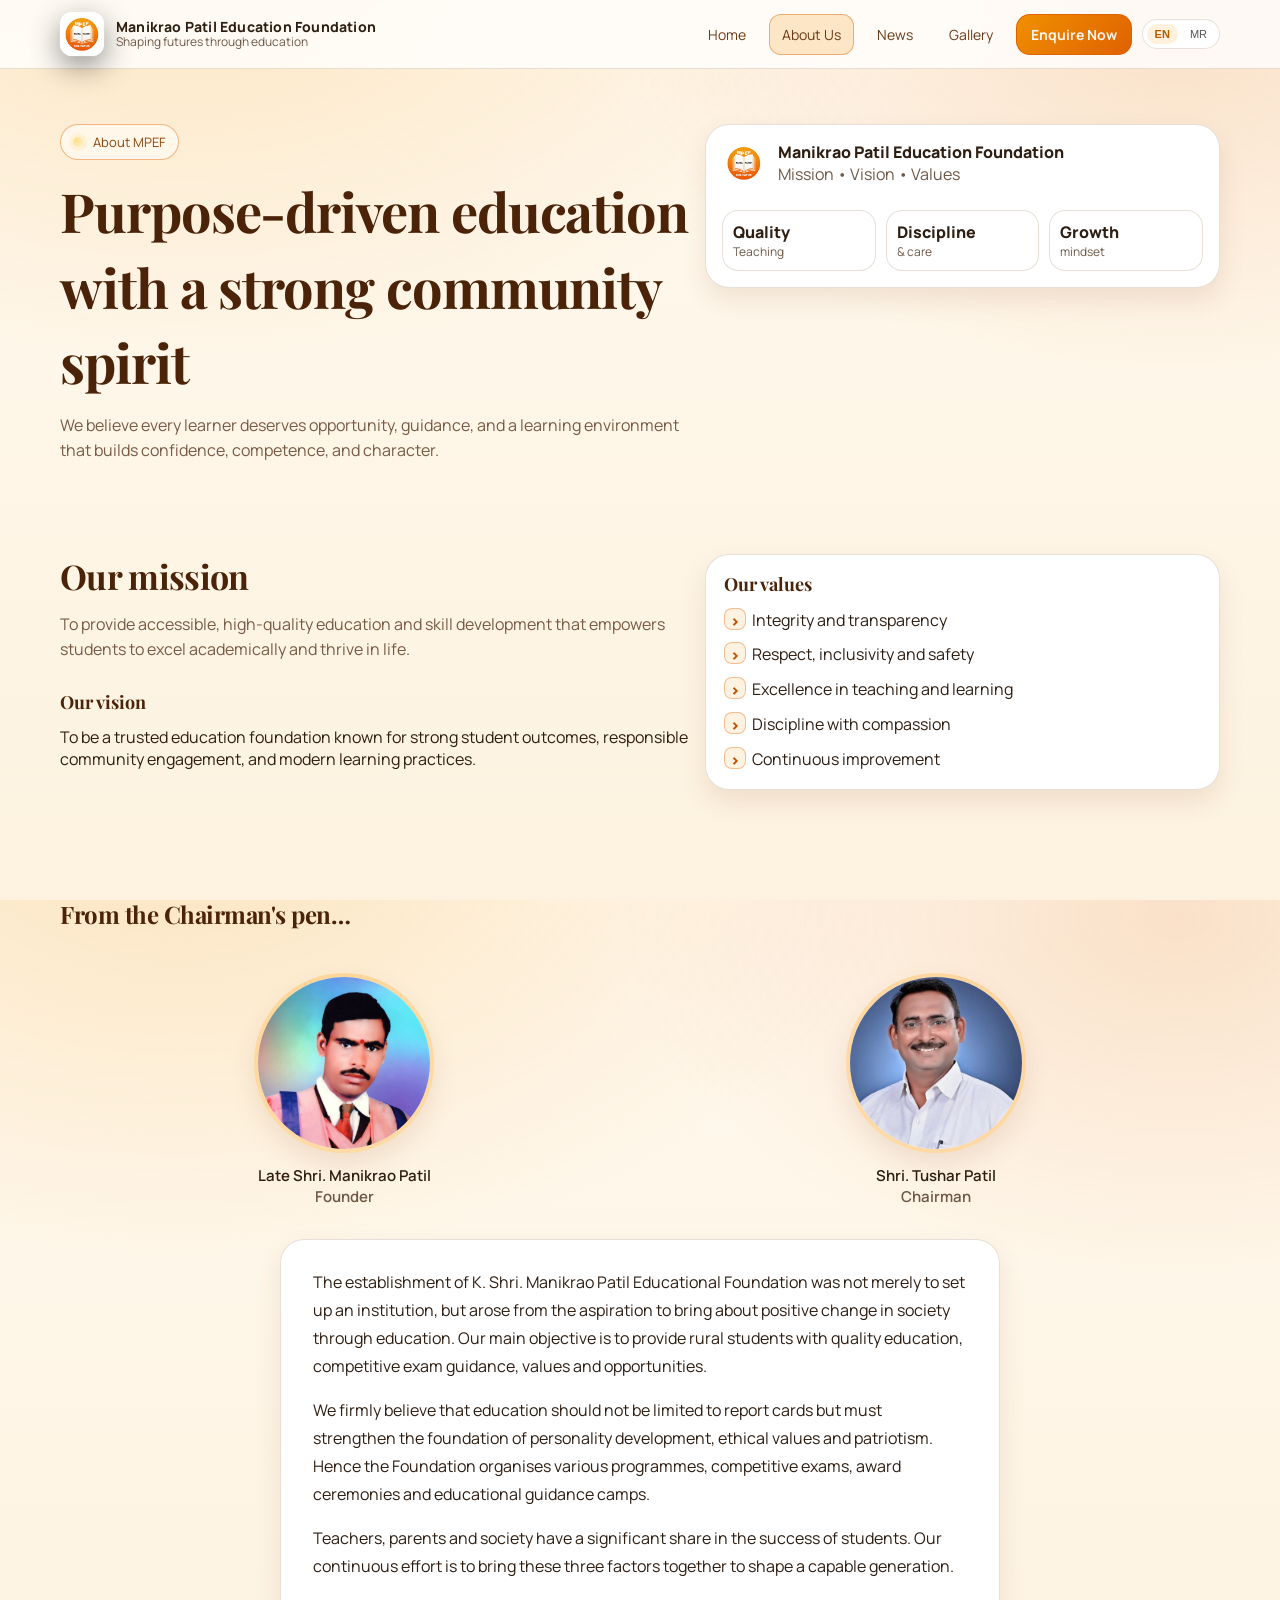
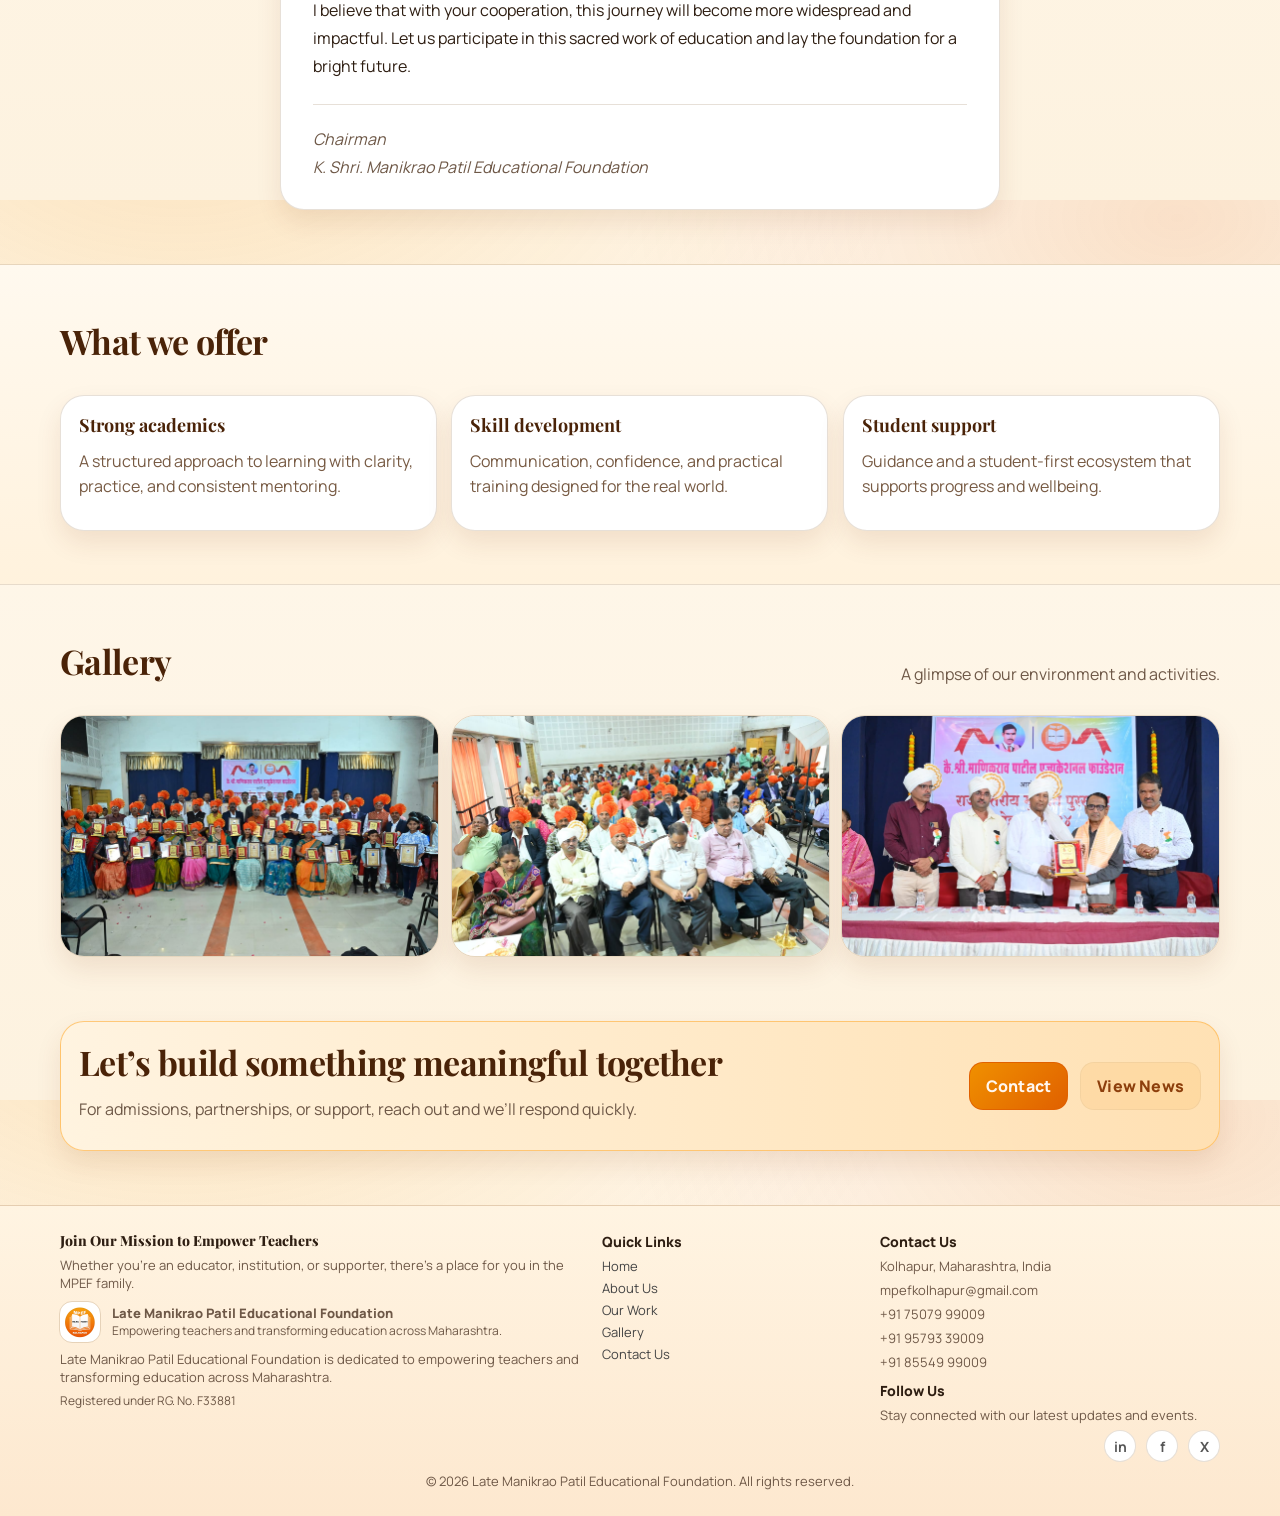
==== commit 066ba234: "Update MPEF website: Marathi translations, chairman section, contact details, Late Manikrao Patil fo" ====
--- a/about.html
+++ b/about.html
@@ -31,9 +31,9 @@
               class="brand-title"
               data-i18n
               data-en="Manikrao Patil Education Foundation"
-              data-mr="माणिकराव पाटील एज्युकेशन फाउंडेशन"
+              data-mr="कै.श्री. माणिकराव पाटील एज्युकेशनल फौंडेशन"
             >
-              Manikrao Patil Education Foundation
+              कै.श्री. माणिकराव पाटील एज्युकेशनल फौंडेशन
             </div>
             <div
               class="brand-subtitle"
@@ -52,7 +52,7 @@
           data-nav-toggle
           data-i18n-aria-label
           data-en-aria-label="Open menu"
-          data-mr-aria-label="à¤®à¥‡à¤¨à¥‚ à¤‰à¤˜à¤¡à¤¾"
+          data-mr-aria-label="मेनू उघडा"
           aria-label="Open menu"
         >
           <span></span><span></span><span></span>
@@ -85,11 +85,11 @@
           >
           <a
             class="nav-link"
-            href="index.html#contact"
-            data-i18n
-            data-en="Contact"
-            data-mr="संपर्क"
-            >Contact</a
+            href="gallery.html"
+            data-i18n
+            data-en="Gallery"
+            data-mr="गॅलरी"
+            >Gallery</a
           >
           <a
             class="nav-cta"
@@ -140,7 +140,7 @@
                   class="kicker"
                   data-i18n
                   data-en="Manikrao Patil Education Foundation"
-                  data-mr="माणिकराव पाटील एज्युकेशन फाउंडेशन"
+                  data-mr="कै.श्री. माणिकराव पाटील एज्युकेशनल फौंडेशन"
                 >
                   Manikrao Patil Education Foundation
                 </div>
@@ -243,21 +243,38 @@
         </div>
       </section>
 
+      <section class="section" id="chairman-message">
+        <div class="container">
+          <div class="section-head">
+            <h2 class="chairman-title" data-i18n data-en="From the Chairman's pen…" data-mr="अध्यक्षांच्या लेखणीतून…">अध्यक्षांच्या लेखणीतून…</h2>
+          </div>
+          <div class="leader-photos">
+            <figure class="leader-photo">
+              <img src="images/Manikrao%20Patil.jpeg" alt="Late Shri. Manikrao Patil" loading="lazy" />
+              <figcaption data-i18n data-i18n-html data-en="Late Shri. Manikrao Patil&lt;br&gt;&lt;span class='muted'&gt;Founder&lt;/span&gt;" data-mr="कै. श्री. माणिकराव पाटील&lt;br&gt;&lt;span class='muted'&gt;संस्थापक&lt;/span&gt;">कै. श्री. माणिकराव पाटील<br><span class="muted">संस्थापक</span></figcaption>
+            </figure>
+            <figure class="leader-photo">
+              <img src="images/Tushar%20Patil.jpeg" alt="Shri. Tushar Patil - Chairman" loading="lazy" />
+              <figcaption data-i18n data-i18n-html data-en="Shri. Tushar Patil&lt;br&gt;&lt;span class='muted'&gt;Chairman&lt;/span&gt;" data-mr="श्री. तुषार पाटील&lt;br&gt;&lt;span class='muted'&gt;अध्यक्ष&lt;/span&gt;">श्री. तुषार पाटील<br><span class="muted">अध्यक्ष</span></figcaption>
+            </figure>
+          </div>
+          <div class="chairman-message">
+            <p data-i18n data-en="The establishment of K. Shri. Manikrao Patil Educational Foundation was not merely to set up an institution, but arose from the aspiration to bring about positive change in society through education. Our main objective is to provide rural students with quality education, competitive exam guidance, values and opportunities." data-mr="कै.श्री. माणिकराव पाटील एज्युकेशनल फौंडेशनची स्थापना ही केवळ एक संस्था उभारण्यासाठी नव्हे, तर शिक्षणाच्या माध्यमातून समाजात सकारात्मक परिवर्तन घडविण्याच्या ध्यासातून झाली आहे. ग्रामीण भागातील विद्यार्थ्यांना दर्जेदार शिक्षण, स्पर्धा परीक्षा मार्गदर्शन, संस्कार आणि संधी यांचा संगम उपलब्ध करून देणे हे आमचे प्रमुख उद्दिष्ट आहे.">कै.श्री. माणिकराव पाटील एज्युकेशनल फौंडेशनची स्थापना ही केवळ एक संस्था उभारण्यासाठी नव्हे, तर शिक्षणाच्या माध्यमातून समाजात सकारात्मक परिवर्तन घडविण्याच्या ध्यासातून झाली आहे. ग्रामीण भागातील विद्यार्थ्यांना दर्जेदार शिक्षण, स्पर्धा परीक्षा मार्गदर्शन, संस्कार आणि संधी यांचा संगम उपलब्ध करून देणे हे आमचे प्रमुख उद्दिष्ट आहे.</p>
+            <p data-i18n data-en="We firmly believe that education should not be limited to report cards but must strengthen the foundation of personality development, ethical values and patriotism. Hence the Foundation organises various programmes, competitive exams, award ceremonies and educational guidance camps." data-mr="आज शिक्षण हे केवळ गुणपत्रिकेपुरते मर्यादित न राहता व्यक्तिमत्त्व विकास, नैतिक मूल्ये आणि राष्ट्रभक्ती यांचा पाया मजबूत करणारे असावे, असा आमचा ठाम विश्वास आहे. म्हणूनच फौंडेशन विविध उपक्रम, स्पर्धा परीक्षा, गुणगौरव सोहळे आणि शैक्षणिक मार्गदर्शन शिबिरे आयोजित करत आहे.">आज शिक्षण हे केवळ गुणपत्रिकेपुरते मर्यादित न राहता व्यक्तिमत्त्व विकास, नैतिक मूल्ये आणि राष्ट्रभक्ती यांचा पाया मजबूत करणारे असावे, असा आमचा ठाम विश्वास आहे. म्हणूनच फौंडेशन विविध उपक्रम, स्पर्धा परीक्षा, गुणगौरव सोहळे आणि शैक्षणिक मार्गदर्शन शिबिरे आयोजित करत आहे.</p>
+            <p data-i18n data-en="Teachers, parents and society have a significant share in the success of students. Our continuous effort is to bring these three factors together to shape a capable generation." data-mr="विद्यार्थ्यांच्या यशामध्ये शिक्षक, पालक आणि समाज यांचा मोलाचा वाटा असतो. या तिन्ही घटकांना एकत्र आणून सक्षम पिढी घडविण्याचा आमचा सातत्यपूर्ण प्रयत्न आहे.">विद्यार्थ्यांच्या यशामध्ये शिक्षक, पालक आणि समाज यांचा मोलाचा वाटा असतो. या तिन्ही घटकांना एकत्र आणून सक्षम पिढी घडविण्याचा आमचा सातत्यपूर्ण प्रयत्न आहे.</p>
+            <p data-i18n data-en="I believe that with your cooperation, this journey will become more widespread and impactful. Let us participate in this sacred work of education and lay the foundation for a bright future." data-mr="आपल्या सहकार्यामुळेच ही वाटचाल अधिक व्यापक आणि परिणामकारक होईल, असा मला विश्वास आहे. चला, शिक्षणाच्या या पवित्र कार्यात सहभागी होऊन उज्ज्वल भवितव्याची पायाभरणी करूया.">आपल्या सहकार्यामुळेच ही वाटचाल अधिक व्यापक आणि परिणामकारक होईल, असा मला विश्वास आहे. चला, शिक्षणाच्या या पवित्र कार्यात सहभागी होऊन उज्ज्वल भवितव्याची पायाभरणी करूया.</p>
+            <p class="chairman-signature"><em><span data-i18n data-en="Chairman" data-mr="अध्यक्ष">अध्यक्ष</span><br><span data-i18n data-en="K. Shri. Manikrao Patil Educational Foundation" data-mr="कै.श्री. माणिकराव पाटील एज्युकेशनल फौंडेशन">कै.श्री. माणिकराव पाटील एज्युकेशनल फौंडेशन</span></em></p>
+          </div>
+        </div>
+      </section>
+
       <section class="section section-alt">
         <div class="container">
           <div class="section-head">
             <h2 data-i18n data-en="What we offer" data-mr="आमच्या सुविधा">
               What we offer
             </h2>
-            <p
-              class="muted"
-              data-i18n
-              data-en="Customize these blocks to match your actual programs and institutions."
-              data-mr="येथील माहिती तुमच्या प्रत्यक्ष कार्यक्रम आणि संस्थांच्या तपशीलांनुसार बदला."
-            >
-              Customize these blocks to match your actual programs and institutions.
-            </p>
-          </div>
+            </div>
 
           <div class="grid-3">
             <article class="card">
@@ -397,10 +414,10 @@
               <div
                 class="footer-title"
                 data-i18n
-                data-en="K. Manikrao Patil Educational Foundation"
-                data-mr="के. माणिकराव पाटील एज्युकेशनल फाउंडेशन"
-              >
-                K. Manikrao Patil Educational Foundation
+                data-en="Late Manikrao Patil Educational Foundation"
+                data-mr="कै.श्री. माणिकराव पाटील एज्युकेशनल फौंडेशन"
+              >
+                Late Manikrao Patil Educational Foundation
               </div>
               <div
                 class="footer-subtitle"
@@ -416,10 +433,10 @@
             class="footer-text"
             style="margin-top: 8px"
             data-i18n
-            data-en="K. Manikrao Patil Educational Foundation is dedicated to empowering teachers and transforming education across Maharashtra."
-            data-mr="के. माणिकराव पाटील एज्युकेशनल फाउंडेशन शिक्षकांना सक्षम करून महाराष्ट्रभर शिक्षणात परिवर्तन घडवण्यासाठी कटिबद्ध आहे."
-          >
-            K. Manikrao Patil Educational Foundation is dedicated to empowering teachers and
+            data-en="Late Manikrao Patil Educational Foundation is dedicated to empowering teachers and transforming education across Maharashtra."
+            data-mr="कै.श्री. माणिकराव पाटील एज्युकेशनल फौंडेशन शिक्षकांना सक्षम करून महाराष्ट्रभर शिक्षणात परिवर्तन घडवण्यासाठी कटिबद्ध आहे."
+          >
+            Late Manikrao Patil Educational Foundation is dedicated to empowering teachers and
             transforming education across Maharashtra.
           </p>
           <p
@@ -440,7 +457,7 @@
             <li><a href="about.html#main" data-i18n data-en="Our Work" data-mr="आमचे कार्य">Our Work</a></li>
             <li><a href="gallery.html" data-i18n data-en="Gallery" data-mr="गॅलरी">Gallery</a></li>
             <li>
-              <a href="index.html#contact" data-i18n data-en="Contact Us" data-mr="à¤†à¤®à¤šà¥à¤¯à¤¾à¤¶à¥€ à¤¸à¤‚à¤ªà¤°à¥à¤•">Contact Us</a>
+              <a href="index.html#contact" data-i18n data-en="Contact Us" data-mr="आमच्याशी संपर्क">Contact Us</a>
             </li>
           </ul>
         </div>
@@ -450,8 +467,10 @@
           <p class="footer-text" data-i18n data-en="Kolhapur, Maharashtra, India" data-mr="कोल्हापूर, महाराष्ट्र, भारत">
             Kolhapur, Maharashtra, India
           </p>
-          <p class="footer-text">contact@mpef.org</p>
-          <p class="footer-text">+91 XXXXXXXX</p>
+          <p class="footer-text"><a href="mailto:mpefkolhapur@gmail.com">mpefkolhapur@gmail.com</a></p>
+          <p class="footer-text">+91 75079 99009</p>
+          <p class="footer-text">+91 95793 39009</p>
+          <p class="footer-text">+91 85549 99009</p>
           <h4 class="footer-heading" style="margin-top: 10px" data-i18n data-en="Follow Us" data-mr="आम्हाला फॉलो करा"
             >Follow Us</h4
           >
@@ -473,9 +492,9 @@
       <div class="container footer-bottom">
         <span
           data-i18n
-          data-en="© 2026 K. Manikrao Patil Educational Foundation. All rights reserved."
-          data-mr="© 2026 के. माणिकराव पाटील एज्युकेशनल फाउंडेशन. सर्व हक्क राखीव."
-          >© 2026 K. Manikrao Patil Educational Foundation. All rights reserved.</span
+          data-en="© 2026 Late Manikrao Patil Educational Foundation. All rights reserved."
+          data-mr="© 2026 कै.श्री. माणिकराव पाटील एज्युकेशनल फौंडेशन. सर्व हक्क राखीव."
+          >© 2026 Late Manikrao Patil Educational Foundation. All rights reserved.</span
         >
       </div>
     </footer>
--- a/assets/styles.css
+++ b/assets/styles.css
@@ -267,12 +267,12 @@
 }
 h1 {
   font-size: clamp(34px, 5vw, 54px);
-  line-height: 1.05;
+  line-height: 1.4;
   letter-spacing: -0.02em;
 }
 h2 {
   font-size: clamp(24px, 3vw, 34px);
-  line-height: 1.15;
+  line-height: 1.35;
   letter-spacing: -0.02em;
 }
 h3 {
@@ -539,6 +539,64 @@
   border: 1px solid rgba(255, 152, 0, 0.55);
   color: #b25b00;
   font-weight: 900;
+}
+
+/* Leader photos & Chairman message */
+.leader-photos {
+  display: grid;
+  grid-template-columns: repeat(auto-fit, minmax(200px, 1fr));
+  gap: 24px;
+  justify-content: center;
+  margin-bottom: 32px;
+}
+.leader-photo {
+  margin: 0;
+  text-align: center;
+}
+.leader-photo img {
+  width: 180px;
+  height: 180px;
+  margin: 0 auto 12px;
+  border-radius: 50%;
+  object-fit: cover;
+  border: 4px solid rgba(255, 183, 77, 0.4);
+  box-shadow: var(--shadow2);
+}
+.leader-photo figcaption {
+  font-size: 15px;
+  font-weight: 600;
+  color: var(--text);
+  line-height: 1.4;
+}
+.chairman-title {
+  font-size: 1.5rem;
+  margin-bottom: 24px;
+  text-align: center;
+}
+.chairman-message {
+  max-width: 720px;
+  margin: 0 auto;
+  background: var(--card);
+  border: 1px solid var(--stroke);
+  border-radius: var(--radius2);
+  padding: 28px 32px;
+  box-shadow: var(--shadow2);
+}
+.chairman-message p {
+  font-size: 1rem;
+  line-height: 1.75;
+  color: var(--text);
+  margin: 0 0 16px;
+}
+.chairman-message p:last-child {
+  margin-bottom: 0;
+}
+.chairman-signature {
+  margin-top: 24px !important;
+  padding-top: 20px;
+  border-top: 1px solid var(--stroke);
+  font-style: italic;
+  color: var(--muted) !important;
 }
 
 .callout {
@@ -1461,6 +1519,17 @@
 }
 
 @media (max-width: 640px) {
+  .leader-photos {
+    grid-template-columns: 1fr;
+    gap: 20px;
+  }
+  .leader-photo img {
+    width: 140px;
+    height: 140px;
+  }
+  .chairman-message {
+    padding: 20px 18px;
+  }
   .mosaic-grid {
     grid-template-columns: 1fr;
     grid-auto-rows: 240px;
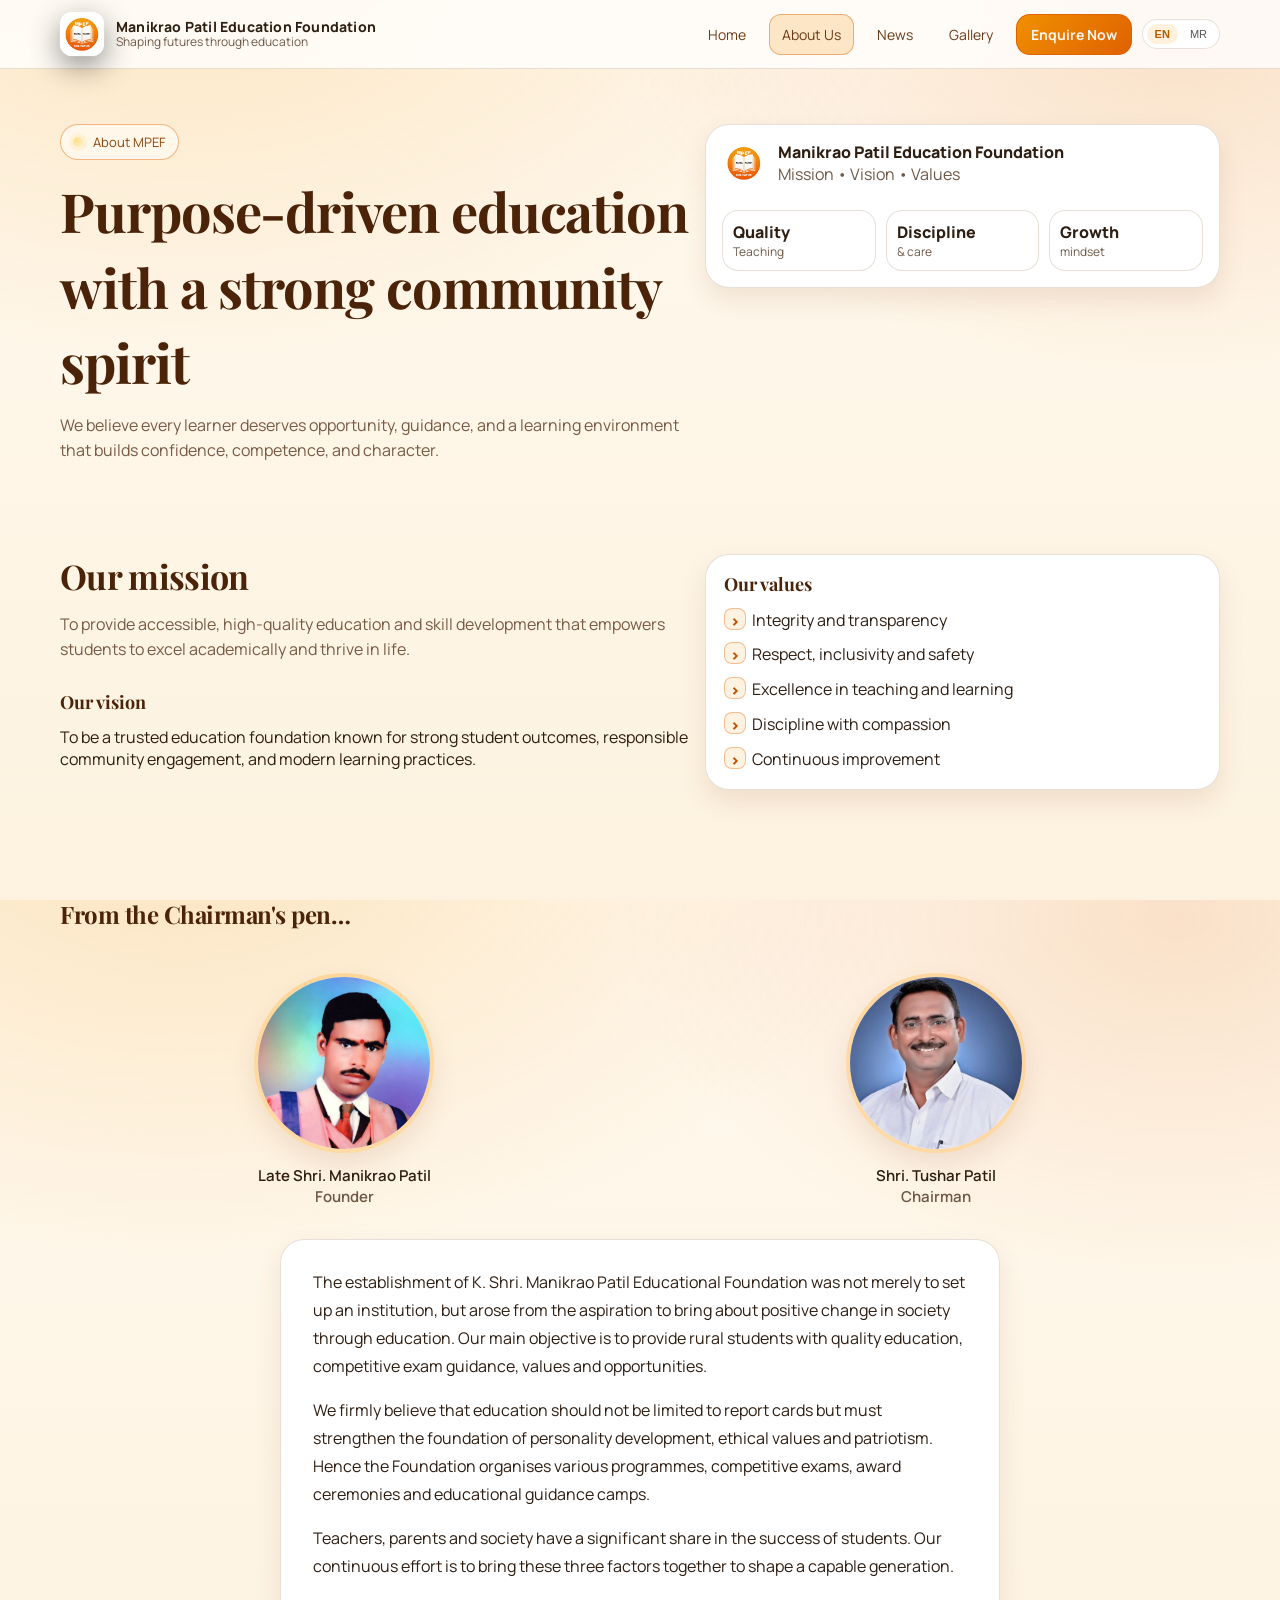
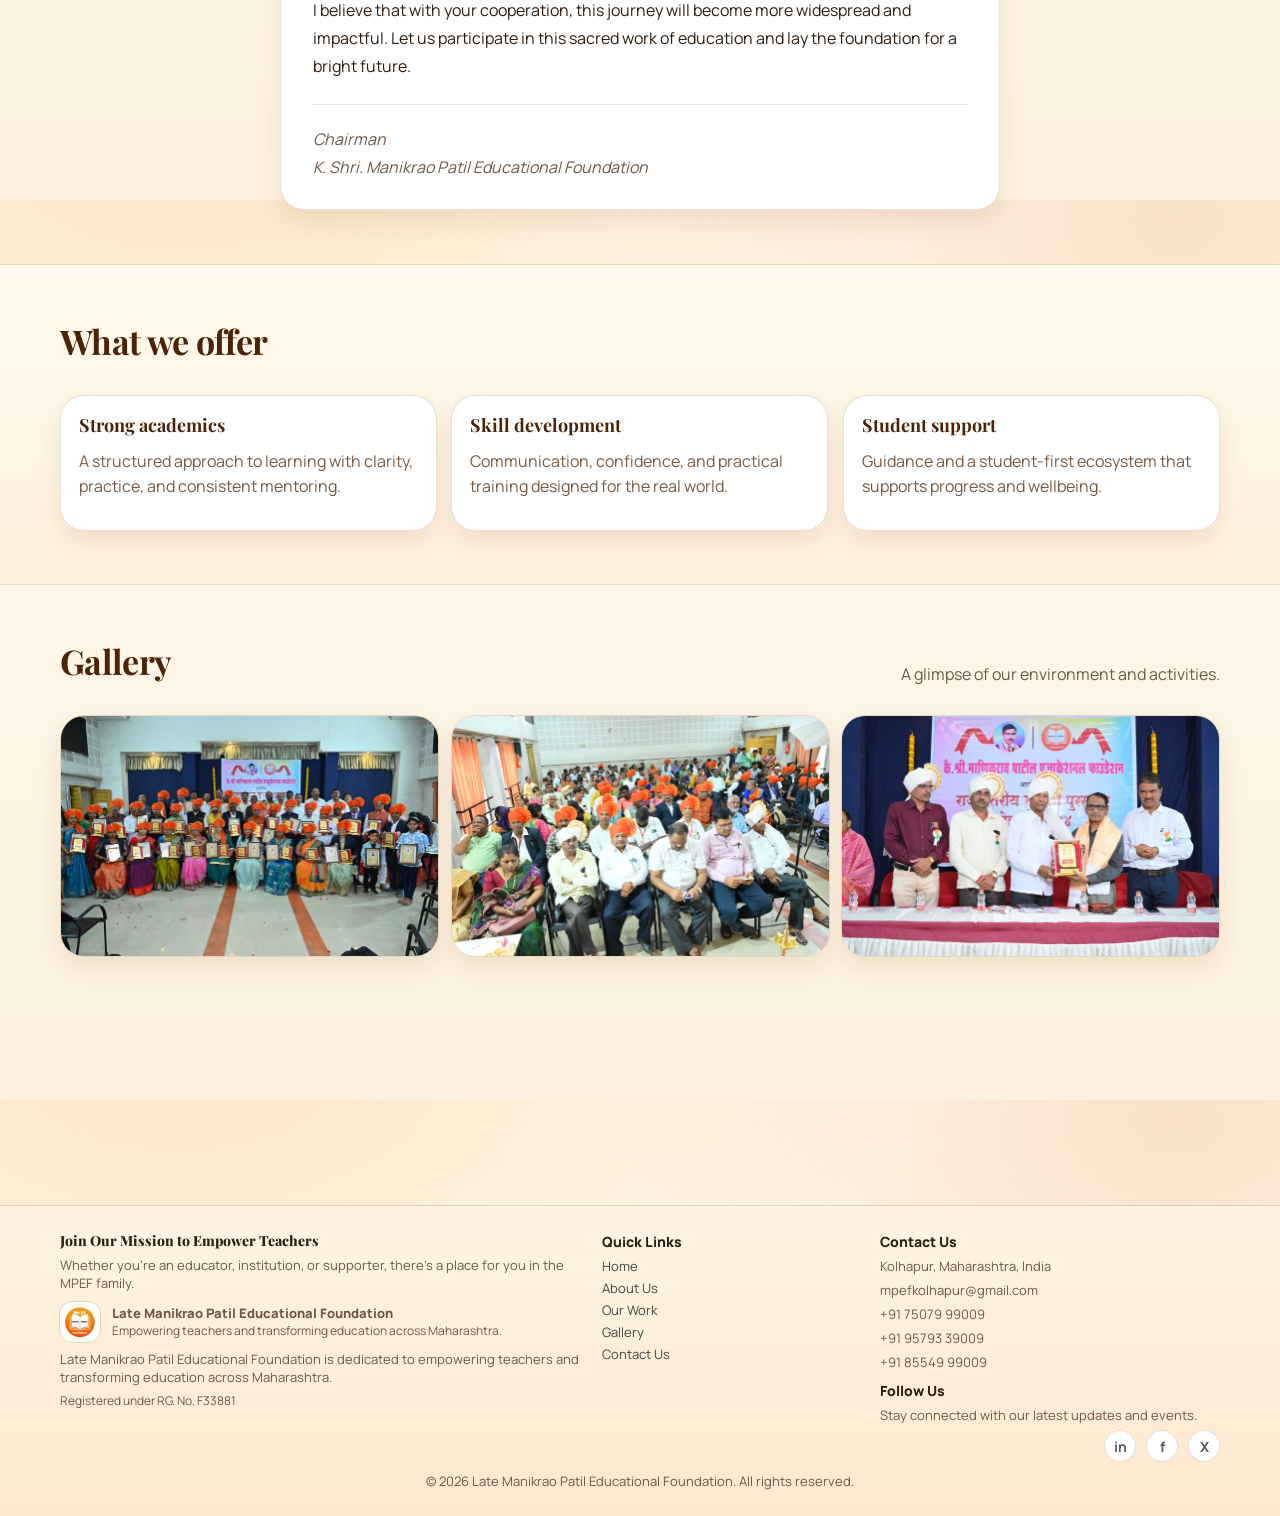
==== commit 22461e22: "Add tel: links to phone numbers for mobile tap-to-call Made-with: Cursor" ====
--- a/about.html
+++ b/about.html
@@ -468,9 +468,9 @@
             Kolhapur, Maharashtra, India
           </p>
           <p class="footer-text"><a href="mailto:mpefkolhapur@gmail.com">mpefkolhapur@gmail.com</a></p>
-          <p class="footer-text">+91 75079 99009</p>
-          <p class="footer-text">+91 95793 39009</p>
-          <p class="footer-text">+91 85549 99009</p>
+          <p class="footer-text"><a href="tel:+917507999009">+91 75079 99009</a></p>
+          <p class="footer-text"><a href="tel:+919579339009">+91 95793 39009</a></p>
+          <p class="footer-text"><a href="tel:+918554999009">+91 85549 99009</a></p>
           <h4 class="footer-heading" style="margin-top: 10px" data-i18n data-en="Follow Us" data-mr="आम्हाला फॉलो करा"
             >Follow Us</h4
           >
